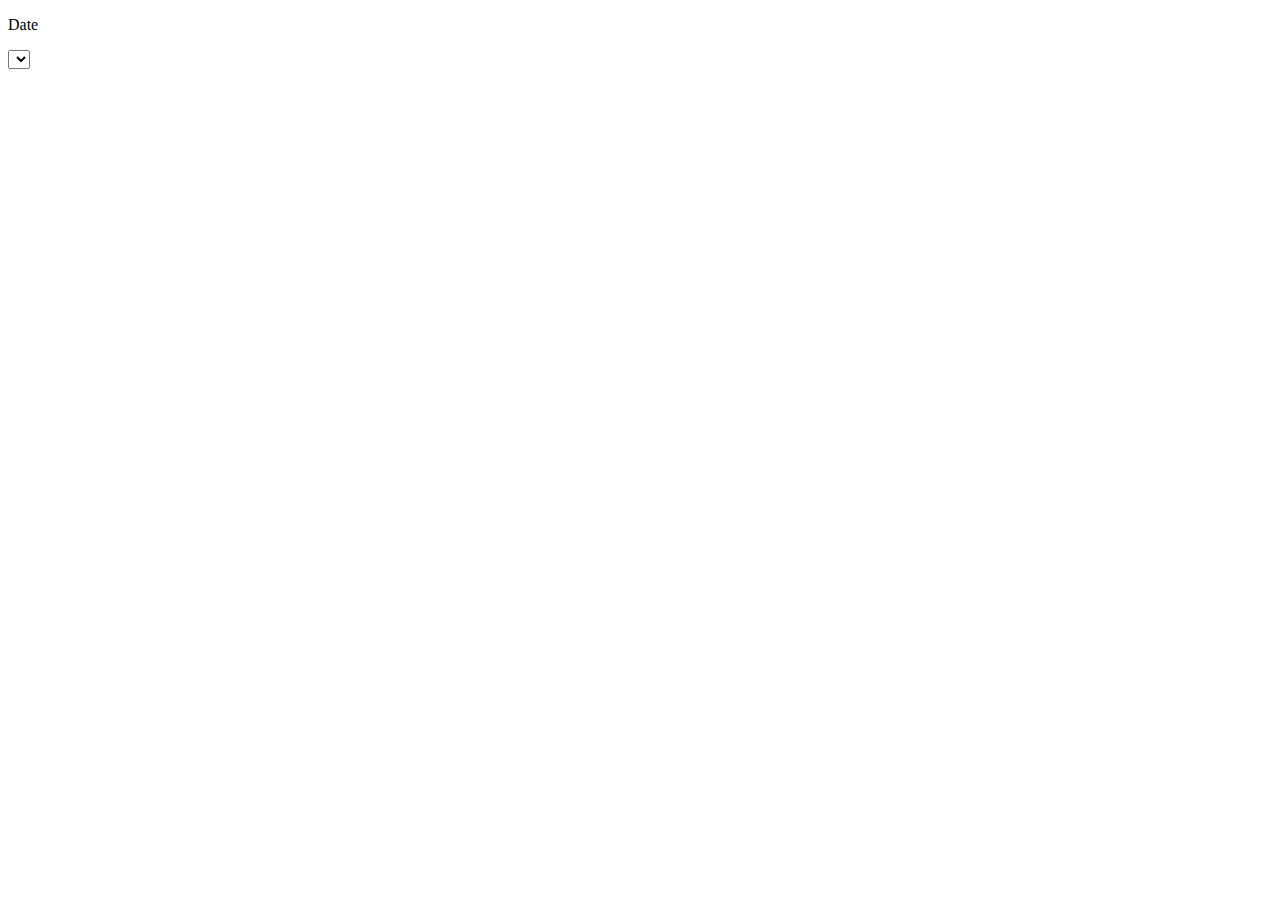
==== index.html @ fcb5e22e "first commit to Hjordt" ====
<!DOCTYPE html>
<html lang="en">
<head>
    <meta charset="UTF-8">
    <title>Kino XP</title>
</head>
<body>
<div class="container" >
    <div class="container_dropdown">
        <p>Date</p>
        <select id="dropdown_date"></select>
    </div>
</div>

</body>
</html>
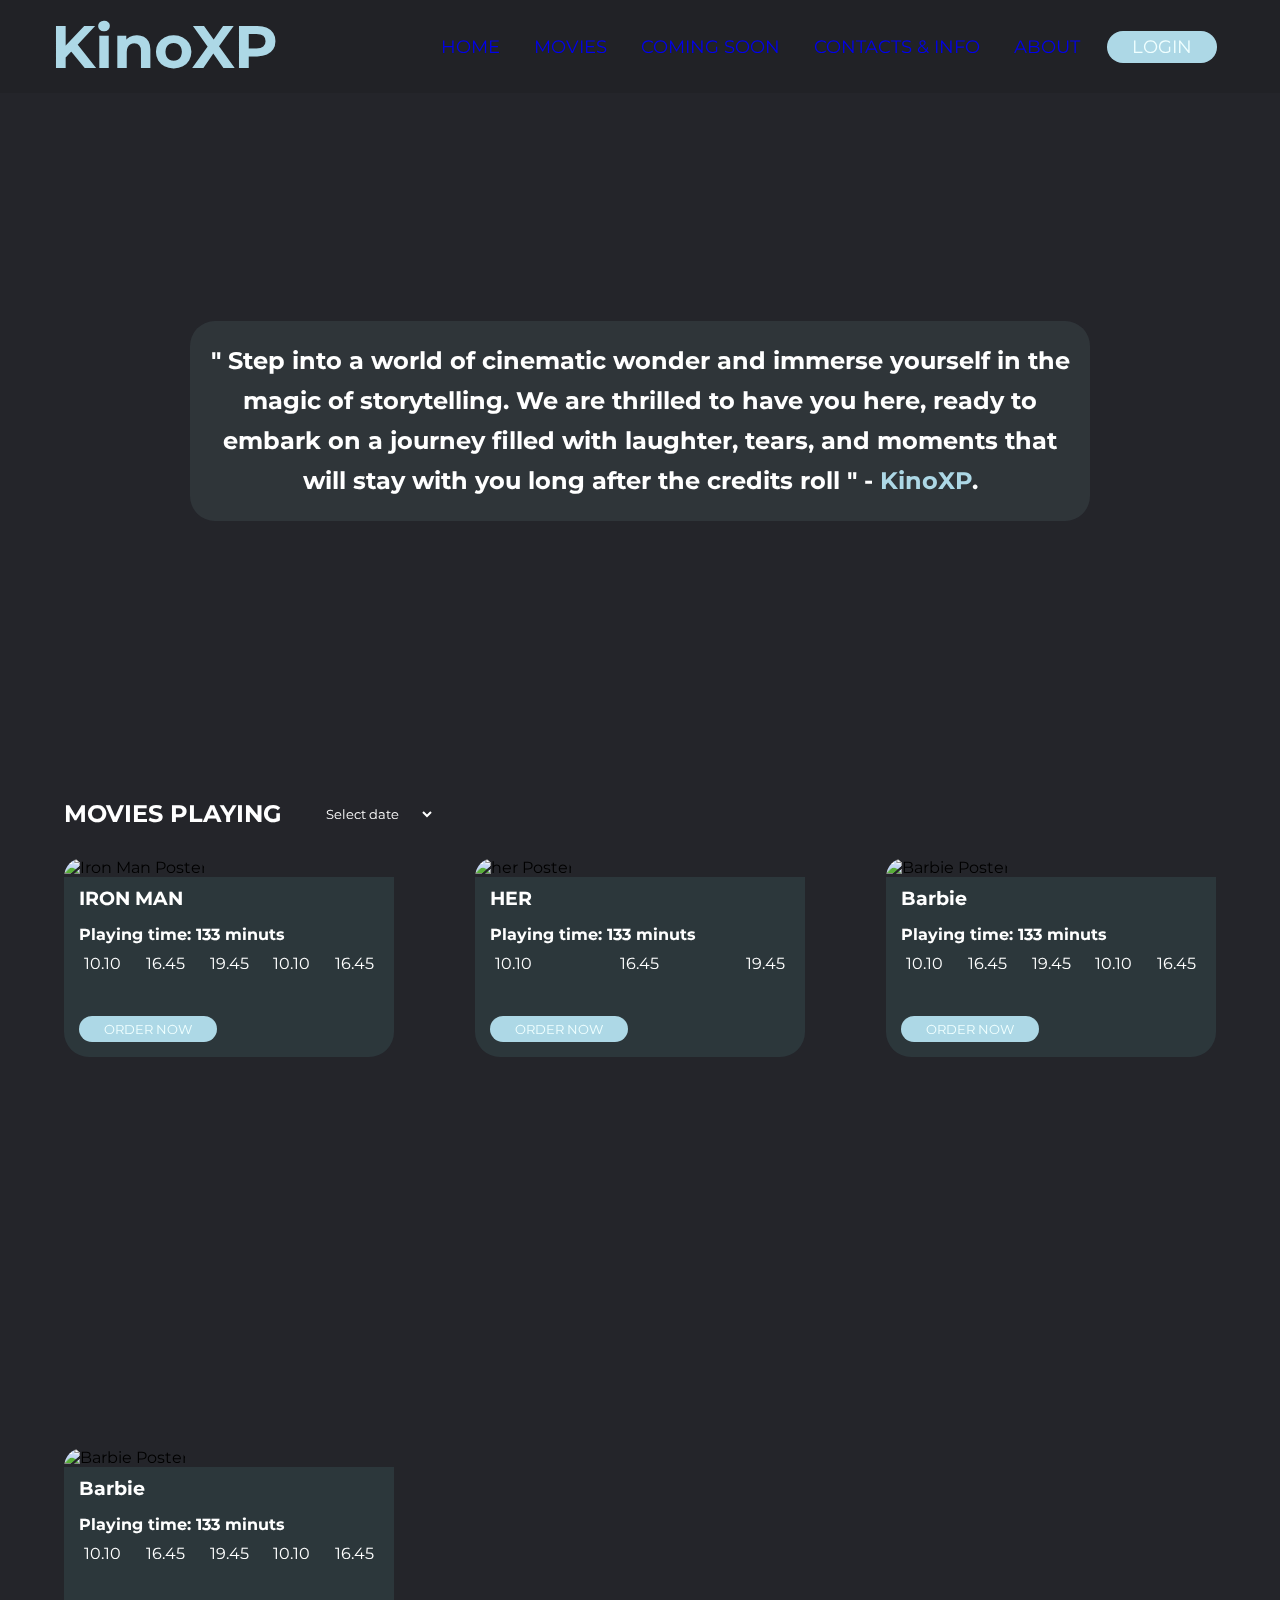
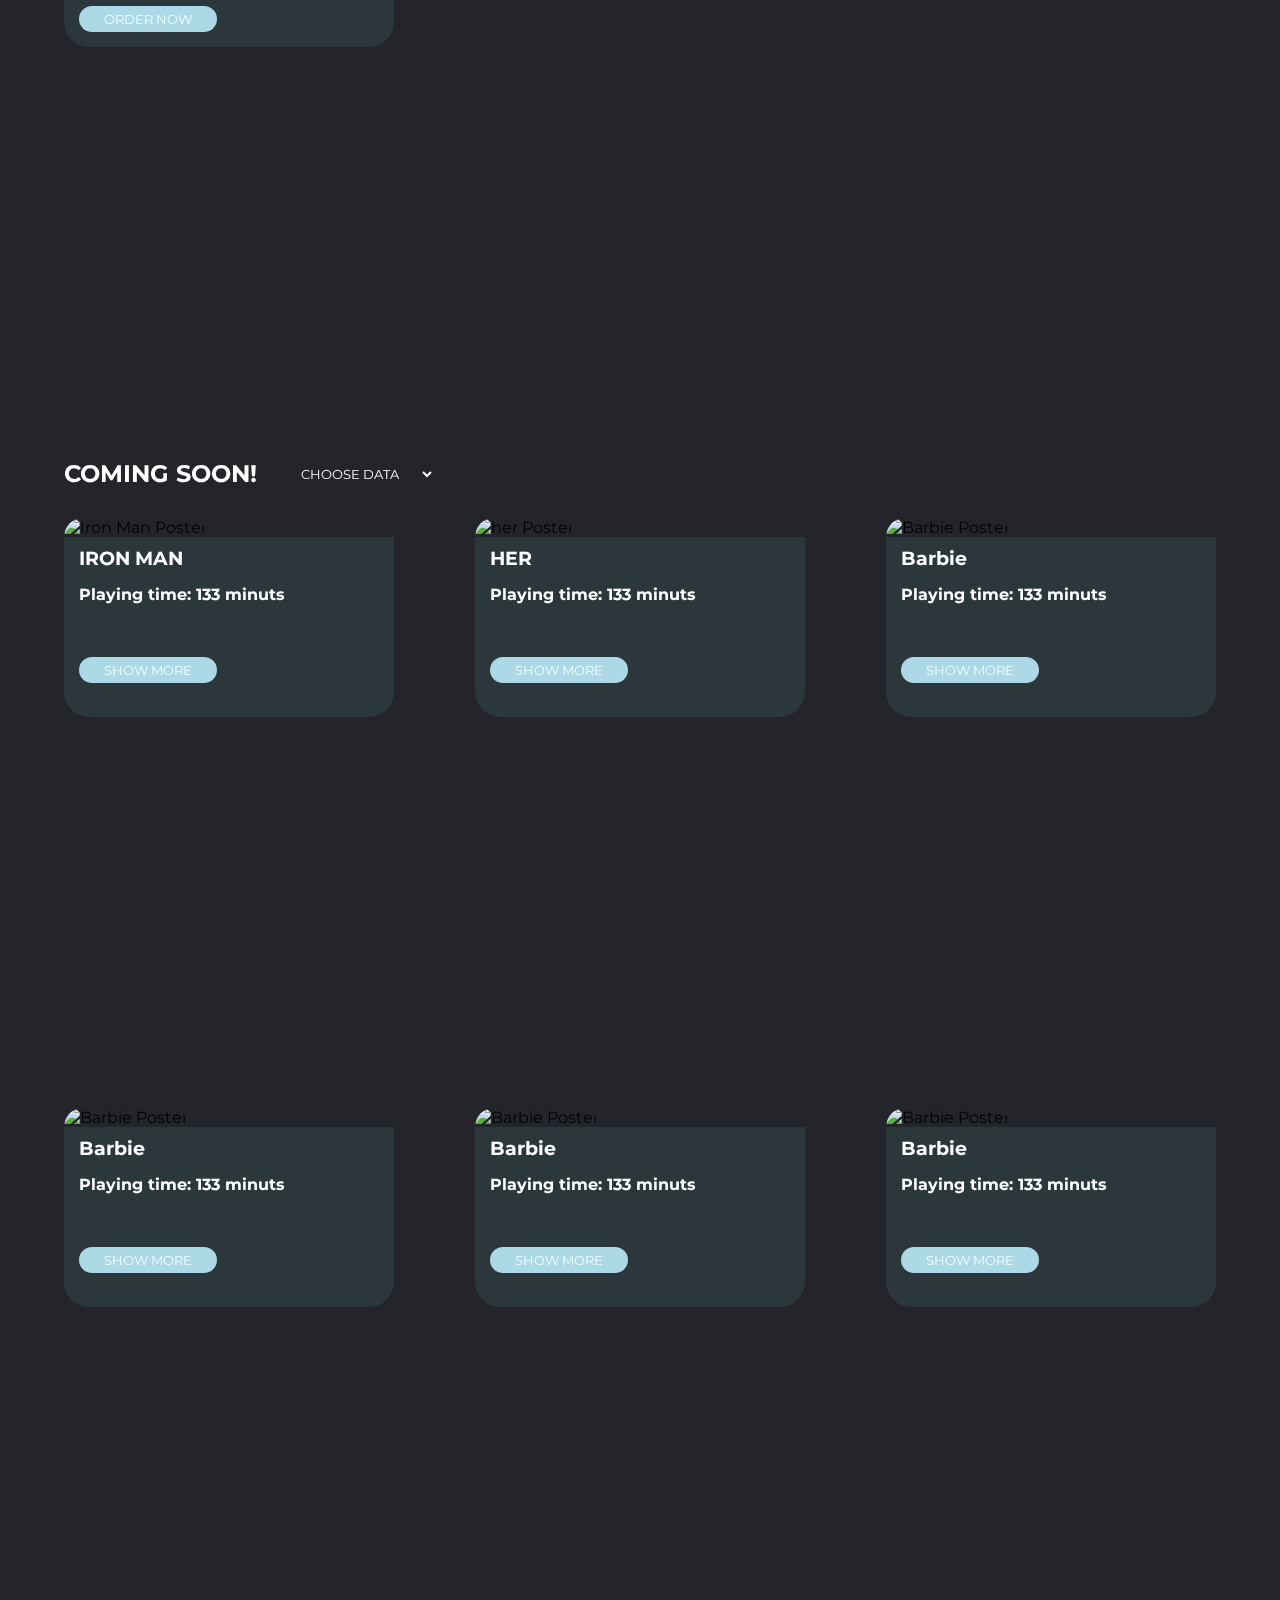
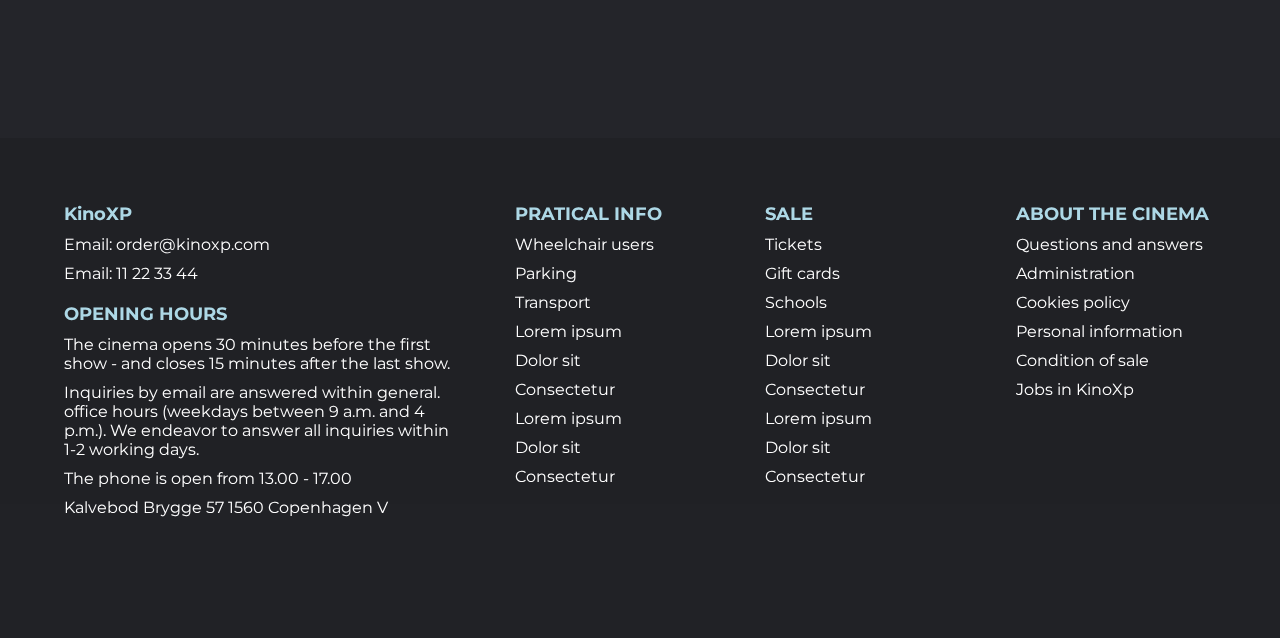
==== commit 991a80c0: "Setup css, html files for landingpage" ====
--- a/index.html
+++ b/index.html
@@ -2,15 +2,246 @@
 <html lang="en">
 <head>
     <meta charset="UTF-8">
-    <title>Kino XP</title>
+    <meta name="viewport" content="width=device-width, initial-scale=1.0">
+    <link rel="stylesheet" href="css/main.css">
+    <title>KinoXP</title>
 </head>
 <body>
-<div class="container" >
-    <div class="container_dropdown">
-        <p>Date</p>
-        <select id="dropdown_date"></select>
-    </div>
-</div>
-
+<div id="homeHeader"></div>
+<header>
+    <a href="index.html"><h1>KinoXP</h1 ></a>
+    <nav class="navigation">
+        <a href="#homeHeader">HOME</a>
+        <a href="#moviesPlaying">MOVIES</a>
+        <a href="#comingSoon">COMING SOON</a>
+        <a href="#contact">CONTACTS & INFO</a>
+        <a href="#">ABOUT</a>
+        <a class="btn" href="movie-mngt.html">LOGIN</a>
+    </nav>
+</header>
+
+<main>
+    <div class="welcomeText">
+        <h2>" Step into a world of cinematic wonder and immerse yourself in the magic of storytelling. We are thrilled to have you here, ready to embark on a journey filled with laughter, tears, and moments that will stay with you long after the credits roll " - <span>KinoXP</span>.</h2>
+    </div>
+
+    <div id="moviesPlaying">
+        <h2>MOVIES PLAYING</h2>
+        <select name="moviePlayingDropdown" id="moviePlayingDropdown">
+        </select>
+    </div>
+
+    <div class="main-container">
+        <div class="showingContainer">
+            <img class="showingPic" src="/imgPosters/IronManPoster.jpg" alt="Iron Man Poster">
+            <div class="showingInfo">
+                <h3>IRON MAN</h3>
+                <h4>Playing time: <span> 133</span> <span>minuts</span></h4>
+                <div class="showingTime">
+                    <div class="timeItem">10.10</div>
+                    <div class="timeItem">16.45</div>
+                    <div class="timeItem">19.45</div>
+                    <div class="timeItem">10.10</div>
+                    <div class="timeItem">16.45</div>
+                </div>
+                <button class="showingButton">ORDER NOW</button>
+            </div>
+        </div>
+
+        <div class="showingContainer">
+            <img class="showingPic" src="/imgPosters/herMoviePoster.jpg" alt="her Poster">
+            <div class="showingInfo">
+                <h3>HER</h3>
+                <h4>Playing time: <span> 133</span> <span>minuts</span></h4>
+                <div class="showingTime">
+                    <div class="timeItem">10.10</div>
+                    <div class="timeItem">16.45</div>
+                    <div class="timeItem">19.45</div>
+                </div>
+                <button class="showingButton">ORDER NOW</button>
+            </div>
+        </div>
+
+        <div class="showingContainer">
+            <img class="showingPic" src="/imgPosters/barbiePoster.jpg" alt="Barbie Poster">
+            <div class="showingInfo">
+                <h3>Barbie</h3>
+                <h4>Playing time: <span> 133</span> <span>minuts</span></h4>
+                <div class="showingTime">
+                    <div class="timeItem">10.10</div>
+                    <div class="timeItem">16.45</div>
+                    <div class="timeItem">19.45</div>
+                    <div class="timeItem">10.10</div>
+                    <div class="timeItem">16.45</div>
+                </div>
+                <button class="showingButton">ORDER NOW</button>
+            </div>
+        </div>
+
+        <div class="showingContainer">
+            <img class="showingPic" src="/imgPosters/barbiePoster.jpg" alt="Barbie Poster">
+            <div class="showingInfo">
+                <h3>Barbie</h3>
+                <h4>Playing time: <span> 133</span> <span>minuts</span></h4>
+                <div class="showingTime">
+                    <div class="timeItem">10.10</div>
+                    <div class="timeItem">16.45</div>
+                    <div class="timeItem">19.45</div>
+                    <div class="timeItem">10.10</div>
+                    <div class="timeItem">16.45</div>
+                </div>
+                <button class="showingButton">ORDER NOW</button>
+            </div>
+        </div>
+
+    </div>
+
+    <div id="comingSoon">
+        <h2 >COMING SOON!</h2>
+        <select name="" id="comingSoonDropdown">
+            <option value="">CHOOSE DATA</option>
+            <option value="">test1</option>
+            <option value="">test1</option>
+        </select>
+    </div>
+    <div class="main-container">
+        <div class="showingContainer">
+            <img class="showingPic" src="/imgPosters/IronManPoster.jpg" alt="Iron Man Poster">
+            <div class="showingInfo">
+                <h3>IRON MAN</h3>
+                <h4>Playing time: <span> 133</span> <span>minuts</span></h4>
+                <div class="showingTime">
+
+                </div>
+                <button class="showingButton">SHOW MORE</button>
+            </div>
+        </div>
+
+        <div class="showingContainer">
+            <img class="showingPic" src="/imgPosters/herMoviePoster.jpg" alt="her Poster">
+            <div class="showingInfo">
+                <h3>HER</h3>
+                <h4>Playing time: <span> 133</span> <span>minuts</span></h4>
+                <div class="showingTime">
+
+                </div>
+                <button class="showingButton">SHOW MORE</button>
+            </div>
+        </div>
+
+        <div class="showingContainer">
+            <img class="showingPic" src="/imgPosters/barbiePoster.jpg" alt="Barbie Poster">
+            <div class="showingInfo">
+                <h3>Barbie</h3>
+                <h4>Playing time: <span> 133</span> <span>minuts</span></h4>
+                <div class="showingTime">
+
+                </div>
+                <button class="showingButton">SHOW MORE</button>
+            </div>
+        </div>
+
+        <div class="showingContainer">
+            <img class="showingPic" src="/imgPosters/barbiePoster.jpg" alt="Barbie Poster">
+            <div class="showingInfo">
+                <h3>Barbie</h3>
+                <h4>Playing time: <span> 133</span> <span>minuts</span></h4>
+                <div class="showingTime">
+
+                </div>
+                <button class="showingButton">SHOW MORE</button>
+            </div>
+        </div>
+
+        <div class="showingContainer">
+            <img class="showingPic" src="/imgPosters/barbiePoster.jpg" alt="Barbie Poster">
+            <div class="showingInfo">
+                <h3>Barbie</h3>
+                <h4>Playing time: <span> 133</span> <span>minuts</span></h4>
+                <div class="showingTime">
+
+                </div>
+                <button class="showingButton">SHOW MORE</button>
+            </div>
+        </div>
+
+        <div class="showingContainer">
+            <img class="showingPic" src="/imgPosters/barbiePoster.jpg" alt="Barbie Poster">
+            <div class="showingInfo">
+                <h3>Barbie</h3>
+                <h4>Playing time: <span> 133</span> <span>minuts</span></h4>
+                <div class="showingTime">
+
+                </div>
+                <button class="showingButton">SHOW MORE</button>
+            </div>
+        </div>
+    </div>
+</main>
+
+<footer id="contact">
+    <div class="item-1">
+        <div>
+            <h4>KinoXP</h4>
+            <p>Email: <span>order@kinoxp.com</span></p>
+            <p>Email: <span>11 22 33 44 </span></p>
+        </div>
+
+        <div>
+            <h4>OPENING HOURS</h4>
+            <p>
+                The cinema opens 30 minutes before the first show - and closes 15 minutes after the last show.
+            </p>
+            <p>
+                Inquiries by email are answered within general. office hours (weekdays between 9 a.m. and 4 p.m.). We endeavor to answer all inquiries within 1-2 working days.
+            </p>
+            <p>
+                The phone is open from 13.00 - 17.00
+            </p>
+            <p>
+                Kalvebod Brygge 57
+                1560 Copenhagen V
+            </p>
+        </div>
+    </div>
+
+    <div class="item-2">
+        <h4>PRATICAL INFO</h4>
+        <a href="#">Wheelchair users</a>
+        <a href="#">Parking</a>
+        <a href="#">Transport</a>
+        <a href="#">Lorem ipsum</a>
+        <a href="#">Dolor sit</a>
+        <a href="#">Consectetur</a>
+        <a href="#">Lorem ipsum</a>
+        <a href="#">Dolor sit</a>
+        <a href="#">Consectetur</a>
+    </div>
+
+    <div class="item-3">
+        <h4>SALE</h4>
+        <a href="#">Tickets</a>
+        <a href="#">Gift cards</a>
+        <a href="#">Schools</a>
+        <a href="#">Lorem ipsum</a>
+        <a href="#">Dolor sit</a>
+        <a href="#">Consectetur</a>
+        <a href="#">Lorem ipsum</a>
+        <a href="#">Dolor sit</a>
+        <a href="#">Consectetur</a>
+    </div>
+
+    <div class="item-4">
+        <h4>ABOUT THE CINEMA</h4>
+        <a href="#">Questions and answers</a>
+        <a href="#">Administration</a>
+        <a href="#">Cookies policy</a>
+        <a href="#">Personal information</a>
+        <a href="#">Condition of sale</a>
+        <a href="#">Jobs in KinoXp</a>
+    </div>
+</footer>
+
+<script type="module" src="js/homepage.js"></script>
 </body>
 </html>--- a/css/main.css
+++ b/css/main.css
@@ -0,0 +1,282 @@
+@import url('https://fonts.googleapis.com/css2?family=Montserrat:wght@500&display=swap');
+
+* {
+    margin: 0;
+    padding: 0;
+    box-sizing: border-box;
+    font-family: "Montserrat", sans-serif;
+
+}
+
+html {
+    scroll-behavior: smooth;
+}
+
+body {
+    background-color: #24252A;
+}
+
+
+/*--------------------HEADER--------------------*/
+
+
+header {
+    background: rgba(0, 0, 0, 0.1);
+    backdrop-filter: blur(70px);
+    filter: blur(0.2px);
+    position: sticky;
+    top:0;
+    width: 100%;
+    display: flex;
+    align-items: center;
+    padding: 10px 4%;
+    z-index: 2;
+}
+
+header .navigation {
+    width: 100%;
+    display: flex;
+    justify-content: end;
+}
+
+h1 {
+    font-size: 60px;
+    cursor: pointer;
+    color: lightblue;
+}
+
+header a {
+    text-decoration: none;
+    transition: all 0.3s ease-in-out;
+}
+
+header a:hover {
+    transform: scale(1.18);
+}
+
+header a:visited {
+    color: white;
+}
+
+.navigation a {
+    font-size: 18px;
+    margin: 12px;
+    padding: 5px;
+}
+
+.navigation .btn {
+    margin-left: 10px;
+    padding: 5px 25px;
+    background-color: lightblue;
+    border: none;
+    border-radius: 50px;
+    cursor: pointer;
+    color: azure;
+}
+
+
+/*--------------------MAIN--------------------*/
+
+
+main {
+    margin-bottom: 150px;
+    padding: 0 5%;
+}
+
+main .main-container {
+    display: flex;
+    justify-content: space-between;
+    flex-wrap: wrap;
+    row-gap: 110px;
+}
+
+main .main-item {
+    background-color: rgb(229, 215, 182, 0.8);
+    height: 420px;
+    width: 310px;
+    border-radius: 20px;
+    z-index: 1;
+    transition: all 0.3s ease-in-out;
+    border: solid;
+    border-color: rgba(240, 235, 235, 0.1);
+    cursor: pointer;
+}
+
+main .main-item:hover {
+    transform: scale(1.05);
+    border-color: rgba(240, 235, 235, 0.8);
+}
+
+main h2 {
+    color: white;
+}
+
+#moviesPlaying h2, #comingSoon h2 {
+    display: inline-block;
+    padding-right: 20px;
+}
+
+#moviesPlaying, #comingSoon {
+    display: flex;
+    align-items: end;
+    height: 160px;
+    width: 450px;
+    margin-bottom: 30px;
+}
+
+#moviePlayingDropdown, #comingSoonDropdown {
+    padding: 5px 20px;
+    border: none;
+    border-radius: 50px;
+    background-color: transparent;
+    color: white;
+    cursor: pointer;
+    transition: all 0.3s ease-in-out;
+}
+
+#moviePlayingDropdown:hover, #comingSoonDropdown:hover {
+    background-color:whitesmoke;
+    color: black;
+}
+
+.welcomeText {
+    margin-top: 80px;
+    display: flex;
+    justify-content: center;
+    align-items: center;
+    max-width: 100%;
+    height: 55vh;
+}
+
+.welcomeText h2 {
+    background: rgba(150, 200, 200, 0.1);
+    padding: 20px;
+    border-radius: 25px;
+    text-align: center;
+    line-height: 40px;
+    width: 900px;
+}
+
+.welcomeText h2 span {
+    color: lightblue;
+}
+
+
+/*--------------------SHOWING CARDS--------------------*/
+
+.showingContainer p {
+    font-size: 14px;
+}
+
+.showingContainer {
+    height: 480px;
+    width: 330px;
+    transition: all 0.3s ease-in-out;
+}
+
+.showingContainer:hover {
+    transform: scale(1.04);
+}
+
+.showingPic {
+    height: 340px;
+    width: 330px;
+    border-top-left-radius: 25px;
+    border-top-right-radius: 25px;
+}
+
+.showingInfo {
+    color: white;
+    height: 180px;
+    width: 330px;
+    border-bottom-left-radius: 25px;
+    border-bottom-right-radius: 25px;
+    background-color: rgba(114, 217, 217, 0.1);;
+}
+
+.showingInfo h3 {
+    padding: 10px 15px;
+}
+
+.showingInfo h4 {
+    display: inline-block;
+    padding: 5px 15px;
+}
+
+.showingTime {
+    width: 100%;
+    display: flex;
+    justify-content: space-between;
+    row-gap: 20px;
+    column-gap: 20px;
+    padding: 5px 20px;
+    flex-wrap: wrap;
+}
+
+.showingButton {
+    margin: 38px 15px;
+    padding: 5px 25px;
+    background-color: lightblue;
+    border: none;
+    border-radius: 50px;
+    cursor: pointer;
+    color: azure;
+    cursor: pointer;
+    transition: all 0.3s ease-in-out;
+}
+
+.showingButton:hover {
+    background-color: rgb(115, 161, 177);
+}
+
+
+/*--------------------FOOTER--------------------*/
+
+
+footer a, footer p {
+    text-decoration: none;
+    padding: 5px 0;
+    font-size: 16px;
+}
+
+footer h4 {
+    padding: 15px 0 5px;
+    font-size: 18px;
+}
+
+footer {
+    background: rgba(0, 0, 0, 0.1);
+    backdrop-filter: blur(70px);
+    height: 500px;
+    display: flex;
+    justify-content: space-between;
+    align-items: center;
+    padding: 0 5%;
+}
+
+.item-1 {
+    height: 400px;
+    width: 400px;
+}
+
+.item-2, .item-3, .item-4 {
+    height: 400px;
+    width: 200px;
+}
+
+footer .item-2 a , .item-3 a, .item-4 a {
+    display: block;
+    transition: all 0.3s ease-in-out;
+}
+
+footer a:hover {
+    transform: scale(1.12);
+}
+
+footer .item-1 h4, .item-2 h4 , .item-3 h4, .item-4 h4 {
+    color: lightblue;
+}
+
+footer .item-1 p, .item-2 a , .item-3 a, .item-4 a {
+    color: white;
+}
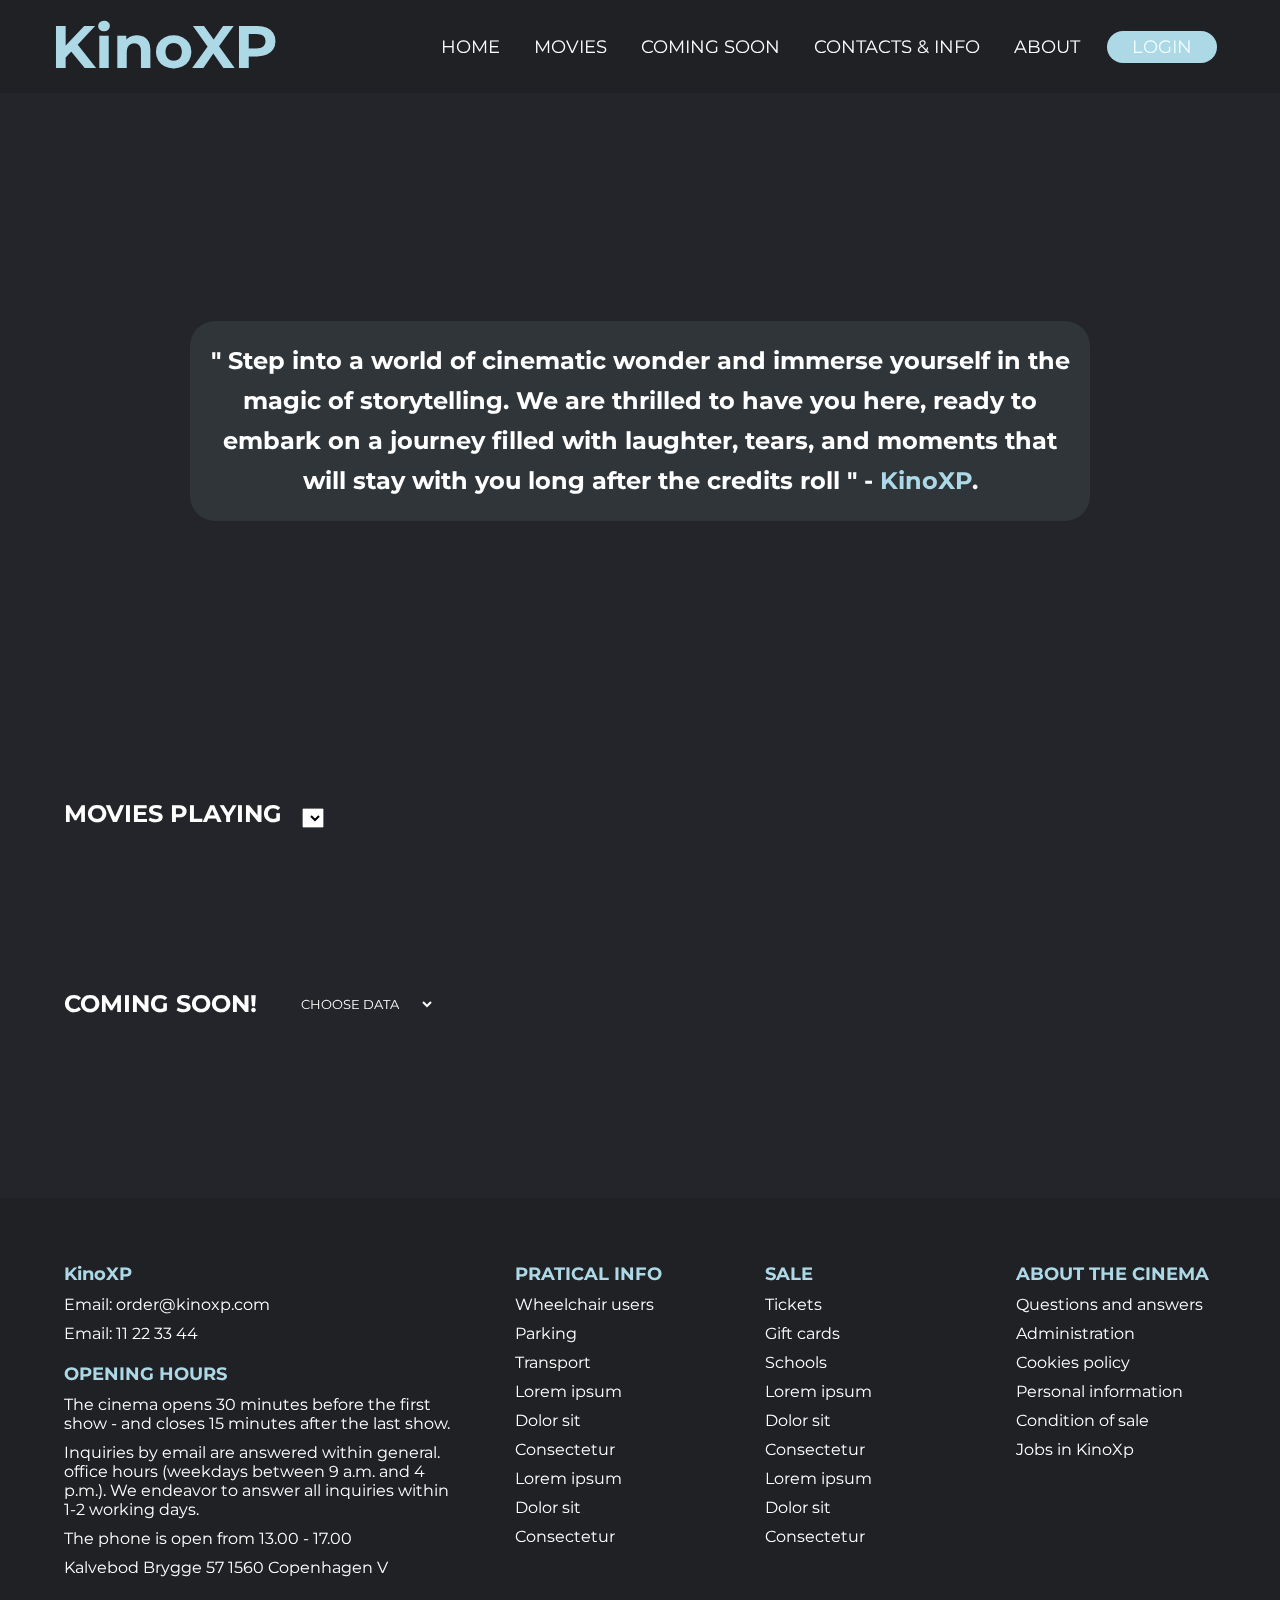
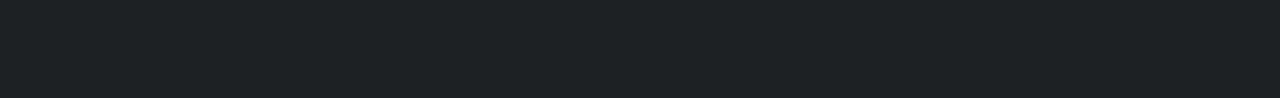
==== commit d7f9c95e: "Merge pull request #7 from Team-TJJA/KIN-66-Home-page" ====
--- a/index.html
+++ b/index.html
@@ -16,7 +16,7 @@
         <a href="#comingSoon">COMING SOON</a>
         <a href="#contact">CONTACTS & INFO</a>
         <a href="#">ABOUT</a>
-        <a class="btn" href="movie-mngt.html">LOGIN</a>
+        <a class="btn" href="admin_movie.html">LOGIN</a>
     </nav>
 </header>
 
@@ -27,73 +27,11 @@
 
     <div id="moviesPlaying">
         <h2>MOVIES PLAYING</h2>
-        <select name="moviePlayingDropdown" id="moviePlayingDropdown">
+        <select name="dateDropdown" id="dateDropdown">
         </select>
     </div>
 
-    <div class="main-container">
-        <div class="showingContainer">
-            <img class="showingPic" src="/imgPosters/IronManPoster.jpg" alt="Iron Man Poster">
-            <div class="showingInfo">
-                <h3>IRON MAN</h3>
-                <h4>Playing time: <span> 133</span> <span>minuts</span></h4>
-                <div class="showingTime">
-                    <div class="timeItem">10.10</div>
-                    <div class="timeItem">16.45</div>
-                    <div class="timeItem">19.45</div>
-                    <div class="timeItem">10.10</div>
-                    <div class="timeItem">16.45</div>
-                </div>
-                <button class="showingButton">ORDER NOW</button>
-            </div>
-        </div>
-
-        <div class="showingContainer">
-            <img class="showingPic" src="/imgPosters/herMoviePoster.jpg" alt="her Poster">
-            <div class="showingInfo">
-                <h3>HER</h3>
-                <h4>Playing time: <span> 133</span> <span>minuts</span></h4>
-                <div class="showingTime">
-                    <div class="timeItem">10.10</div>
-                    <div class="timeItem">16.45</div>
-                    <div class="timeItem">19.45</div>
-                </div>
-                <button class="showingButton">ORDER NOW</button>
-            </div>
-        </div>
-
-        <div class="showingContainer">
-            <img class="showingPic" src="/imgPosters/barbiePoster.jpg" alt="Barbie Poster">
-            <div class="showingInfo">
-                <h3>Barbie</h3>
-                <h4>Playing time: <span> 133</span> <span>minuts</span></h4>
-                <div class="showingTime">
-                    <div class="timeItem">10.10</div>
-                    <div class="timeItem">16.45</div>
-                    <div class="timeItem">19.45</div>
-                    <div class="timeItem">10.10</div>
-                    <div class="timeItem">16.45</div>
-                </div>
-                <button class="showingButton">ORDER NOW</button>
-            </div>
-        </div>
-
-        <div class="showingContainer">
-            <img class="showingPic" src="/imgPosters/barbiePoster.jpg" alt="Barbie Poster">
-            <div class="showingInfo">
-                <h3>Barbie</h3>
-                <h4>Playing time: <span> 133</span> <span>minuts</span></h4>
-                <div class="showingTime">
-                    <div class="timeItem">10.10</div>
-                    <div class="timeItem">16.45</div>
-                    <div class="timeItem">19.45</div>
-                    <div class="timeItem">10.10</div>
-                    <div class="timeItem">16.45</div>
-                </div>
-                <button class="showingButton">ORDER NOW</button>
-            </div>
-        </div>
-
+    <div class="main-container" id="main-container1">
     </div>
 
     <div id="comingSoon">
@@ -104,78 +42,7 @@
             <option value="">test1</option>
         </select>
     </div>
-    <div class="main-container">
-        <div class="showingContainer">
-            <img class="showingPic" src="/imgPosters/IronManPoster.jpg" alt="Iron Man Poster">
-            <div class="showingInfo">
-                <h3>IRON MAN</h3>
-                <h4>Playing time: <span> 133</span> <span>minuts</span></h4>
-                <div class="showingTime">
-
-                </div>
-                <button class="showingButton">SHOW MORE</button>
-            </div>
-        </div>
-
-        <div class="showingContainer">
-            <img class="showingPic" src="/imgPosters/herMoviePoster.jpg" alt="her Poster">
-            <div class="showingInfo">
-                <h3>HER</h3>
-                <h4>Playing time: <span> 133</span> <span>minuts</span></h4>
-                <div class="showingTime">
-
-                </div>
-                <button class="showingButton">SHOW MORE</button>
-            </div>
-        </div>
-
-        <div class="showingContainer">
-            <img class="showingPic" src="/imgPosters/barbiePoster.jpg" alt="Barbie Poster">
-            <div class="showingInfo">
-                <h3>Barbie</h3>
-                <h4>Playing time: <span> 133</span> <span>minuts</span></h4>
-                <div class="showingTime">
-
-                </div>
-                <button class="showingButton">SHOW MORE</button>
-            </div>
-        </div>
-
-        <div class="showingContainer">
-            <img class="showingPic" src="/imgPosters/barbiePoster.jpg" alt="Barbie Poster">
-            <div class="showingInfo">
-                <h3>Barbie</h3>
-                <h4>Playing time: <span> 133</span> <span>minuts</span></h4>
-                <div class="showingTime">
-
-                </div>
-                <button class="showingButton">SHOW MORE</button>
-            </div>
-        </div>
-
-        <div class="showingContainer">
-            <img class="showingPic" src="/imgPosters/barbiePoster.jpg" alt="Barbie Poster">
-            <div class="showingInfo">
-                <h3>Barbie</h3>
-                <h4>Playing time: <span> 133</span> <span>minuts</span></h4>
-                <div class="showingTime">
-
-                </div>
-                <button class="showingButton">SHOW MORE</button>
-            </div>
-        </div>
-
-        <div class="showingContainer">
-            <img class="showingPic" src="/imgPosters/barbiePoster.jpg" alt="Barbie Poster">
-            <div class="showingInfo">
-                <h3>Barbie</h3>
-                <h4>Playing time: <span> 133</span> <span>minuts</span></h4>
-                <div class="showingTime">
-
-                </div>
-                <button class="showingButton">SHOW MORE</button>
-            </div>
-        </div>
+    <div class="main-container" id="main-container2">
     </div>
 </main>
 
--- a/css/main.css
+++ b/css/main.css
@@ -48,14 +48,11 @@
 header a {
     text-decoration: none;
     transition: all 0.3s ease-in-out;
+    color: white;
 }
 
 header a:hover {
     transform: scale(1.18);
-}
-
-header a:visited {
-    color: white;
 }
 
 .navigation a {
@@ -213,22 +210,15 @@
     flex-wrap: wrap;
 }
 
-.showingButton {
-    margin: 38px 15px;
-    padding: 5px 25px;
-    background-color: lightblue;
-    border: none;
-    border-radius: 50px;
-    cursor: pointer;
-    color: azure;
-    cursor: pointer;
-    transition: all 0.3s ease-in-out;
-}
-
-.showingButton:hover {
-    background-color: rgb(115, 161, 177);
-}
-
+.timeItem {
+    color: white;
+    text-decoration: none;
+}
+
+.reservationInfo {
+    display: flex;
+    padding: 5px 15px;
+}
 
 /*--------------------FOOTER--------------------*/
 
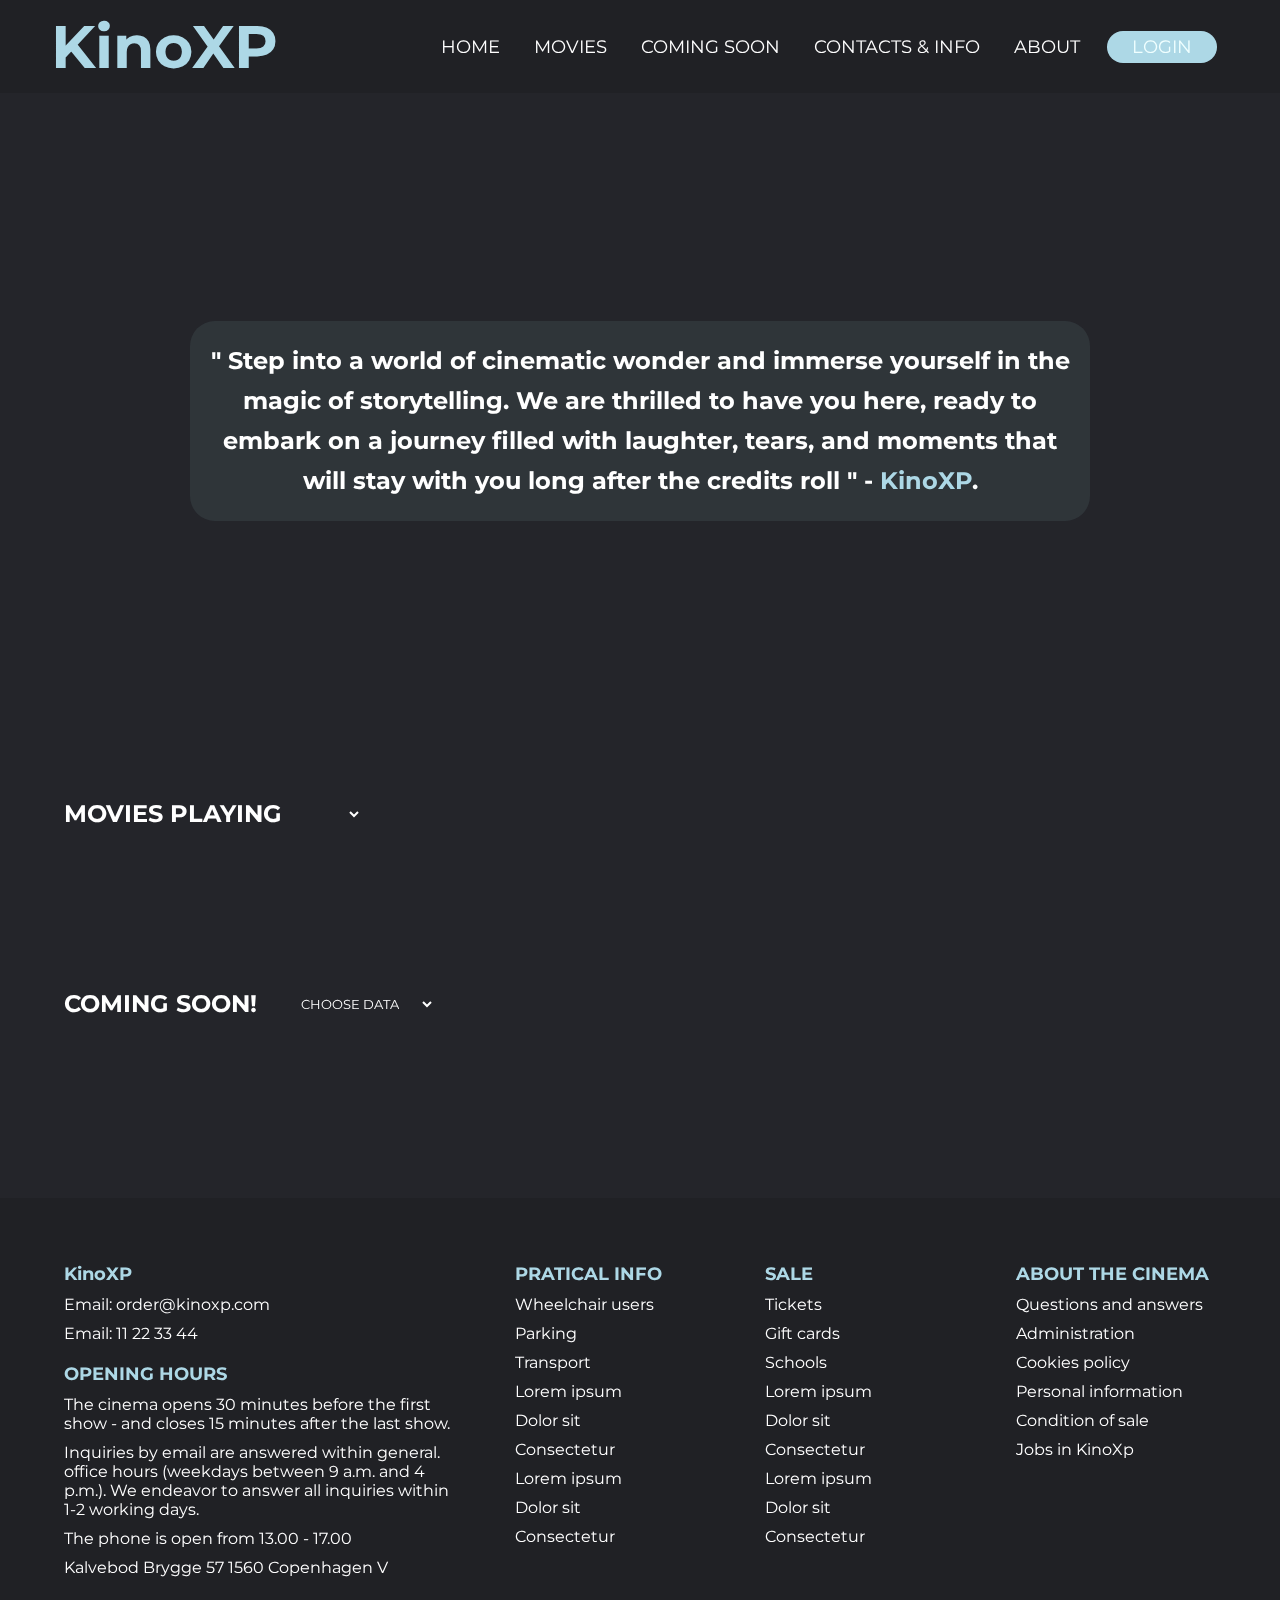
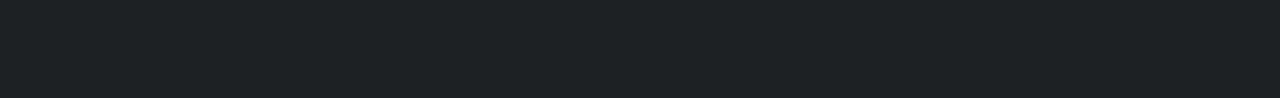
==== commit 64b9f56d: "Merge pull request #10 from Team-TJJA/hotfix" ====
--- a/index.html
+++ b/index.html
@@ -3,7 +3,7 @@
 <head>
     <meta charset="UTF-8">
     <meta name="viewport" content="width=device-width, initial-scale=1.0">
-    <link rel="stylesheet" href="css/main.css">
+    <link rel="stylesheet" href="css/index.css">
     <title>KinoXP</title>
 </head>
 <body>
--- a/css/index.css
+++ b/css/index.css
@@ -0,0 +1,272 @@
+@import url('https://fonts.googleapis.com/css2?family=Montserrat:wght@500&display=swap');
+
+* {
+    margin: 0;
+    padding: 0;
+    box-sizing: border-box;
+    font-family: "Montserrat", sans-serif;
+
+}
+
+html {
+    scroll-behavior: smooth;
+}
+
+body {
+    background-color: #24252A;
+}
+
+
+/*--------------------HEADER--------------------*/
+
+
+header {
+    background: rgba(0, 0, 0, 0.1);
+    backdrop-filter: blur(70px);
+    filter: blur(0.2px);
+    position: sticky;
+    top:0;
+    width: 100%;
+    display: flex;
+    align-items: center;
+    padding: 10px 4%;
+    z-index: 2;
+}
+
+header .navigation {
+    width: 100%;
+    display: flex;
+    justify-content: end;
+}
+
+h1 {
+    font-size: 60px;
+    cursor: pointer;
+    color: lightblue;
+}
+
+header a {
+    text-decoration: none;
+    transition: all 0.3s ease-in-out;
+    color: white;
+}
+
+header a:hover {
+    transform: scale(1.18);
+}
+
+.navigation a {
+    font-size: 18px;
+    margin: 12px;
+    padding: 5px;
+}
+
+.navigation .btn {
+    margin-left: 10px;
+    padding: 5px 25px;
+    background-color: lightblue;
+    border: none;
+    border-radius: 50px;
+    cursor: pointer;
+    color: azure;
+}
+
+
+/*--------------------MAIN--------------------*/
+
+
+main {
+    margin-bottom: 150px;
+    padding: 0 5%;
+}
+
+main .main-container {
+    display: flex;
+    justify-content: space-between;
+    flex-wrap: wrap;
+    row-gap: 110px;
+}
+
+main .main-item {
+    background-color: rgb(229, 215, 182, 0.8);
+    height: 420px;
+    width: 310px;
+    border-radius: 20px;
+    z-index: 1;
+    transition: all 0.3s ease-in-out;
+    border: solid;
+    border-color: rgba(240, 235, 235, 0.1);
+    cursor: pointer;
+}
+
+main .main-item:hover {
+    transform: scale(1.05);
+    border-color: rgba(240, 235, 235, 0.8);
+}
+
+main h2 {
+    color: white;
+}
+
+#moviesPlaying h2, #comingSoon h2 {
+    display: inline-block;
+    padding-right: 20px;
+}
+
+#moviesPlaying, #comingSoon {
+    display: flex;
+    align-items: end;
+    height: 160px;
+    width: 450px;
+    margin-bottom: 30px;
+}
+
+#dateDropdown, #comingSoonDropdown {
+    padding: 5px 20px;
+    border: none;
+    border-radius: 50px;
+    background-color: transparent;
+    color: white;
+    cursor: pointer;
+    transition: all 0.3s ease-in-out;
+}
+
+#dateDropdown:hover, #comingSoonDropdown:hover {
+    background-color:whitesmoke;
+    color: black;
+}
+
+.welcomeText {
+    margin-top: 80px;
+    display: flex;
+    justify-content: center;
+    align-items: center;
+    max-width: 100%;
+    height: 55vh;
+}
+
+.welcomeText h2 {
+    background: rgba(150, 200, 200, 0.1);
+    padding: 20px;
+    border-radius: 25px;
+    text-align: center;
+    line-height: 40px;
+    width: 900px;
+}
+
+.welcomeText h2 span {
+    color: lightblue;
+}
+
+
+/*--------------------SHOWING CARDS--------------------*/
+
+.showingContainer p {
+    font-size: 14px;
+}
+
+.showingContainer {
+    height: 480px;
+    width: 330px;
+    transition: all 0.3s ease-in-out;
+}
+
+.showingContainer:hover {
+    transform: scale(1.04);
+}
+
+.showingPic {
+    height: 340px;
+    width: 330px;
+    border-top-left-radius: 25px;
+    border-top-right-radius: 25px;
+}
+
+.showingInfo {
+    color: white;
+    height: 180px;
+    width: 330px;
+    border-bottom-left-radius: 25px;
+    border-bottom-right-radius: 25px;
+    background-color: rgba(114, 217, 217, 0.1);;
+}
+
+.showingInfo h3 {
+    padding: 10px 15px;
+}
+
+.showingInfo h4 {
+    display: inline-block;
+    padding: 5px 15px;
+}
+
+.showingTime {
+    width: 100%;
+    display: flex;
+    justify-content: space-between;
+    row-gap: 20px;
+    column-gap: 20px;
+    padding: 5px 20px;
+    flex-wrap: wrap;
+}
+
+.timeItem {
+    color: white;
+    text-decoration: none;
+}
+
+.reservationInfo {
+    display: flex;
+    padding: 5px 15px;
+}
+
+/*--------------------FOOTER--------------------*/
+
+
+footer a, footer p {
+    text-decoration: none;
+    padding: 5px 0;
+    font-size: 16px;
+}
+
+footer h4 {
+    padding: 15px 0 5px;
+    font-size: 18px;
+}
+
+footer {
+    background: rgba(0, 0, 0, 0.1);
+    backdrop-filter: blur(70px);
+    height: 500px;
+    display: flex;
+    justify-content: space-between;
+    align-items: center;
+    padding: 0 5%;
+}
+
+.item-1 {
+    height: 400px;
+    width: 400px;
+}
+
+.item-2, .item-3, .item-4 {
+    height: 400px;
+    width: 200px;
+}
+
+footer .item-2 a , .item-3 a, .item-4 a {
+    display: block;
+    transition: all 0.3s ease-in-out;
+}
+
+footer a:hover {
+    transform: scale(1.12);
+}
+
+footer .item-1 h4, .item-2 h4 , .item-3 h4, .item-4 h4 {
+    color: lightblue;
+}
+
+footer .item-1 p, .item-2 a , .item-3 a, .item-4 a {
+    color: white;
+}
